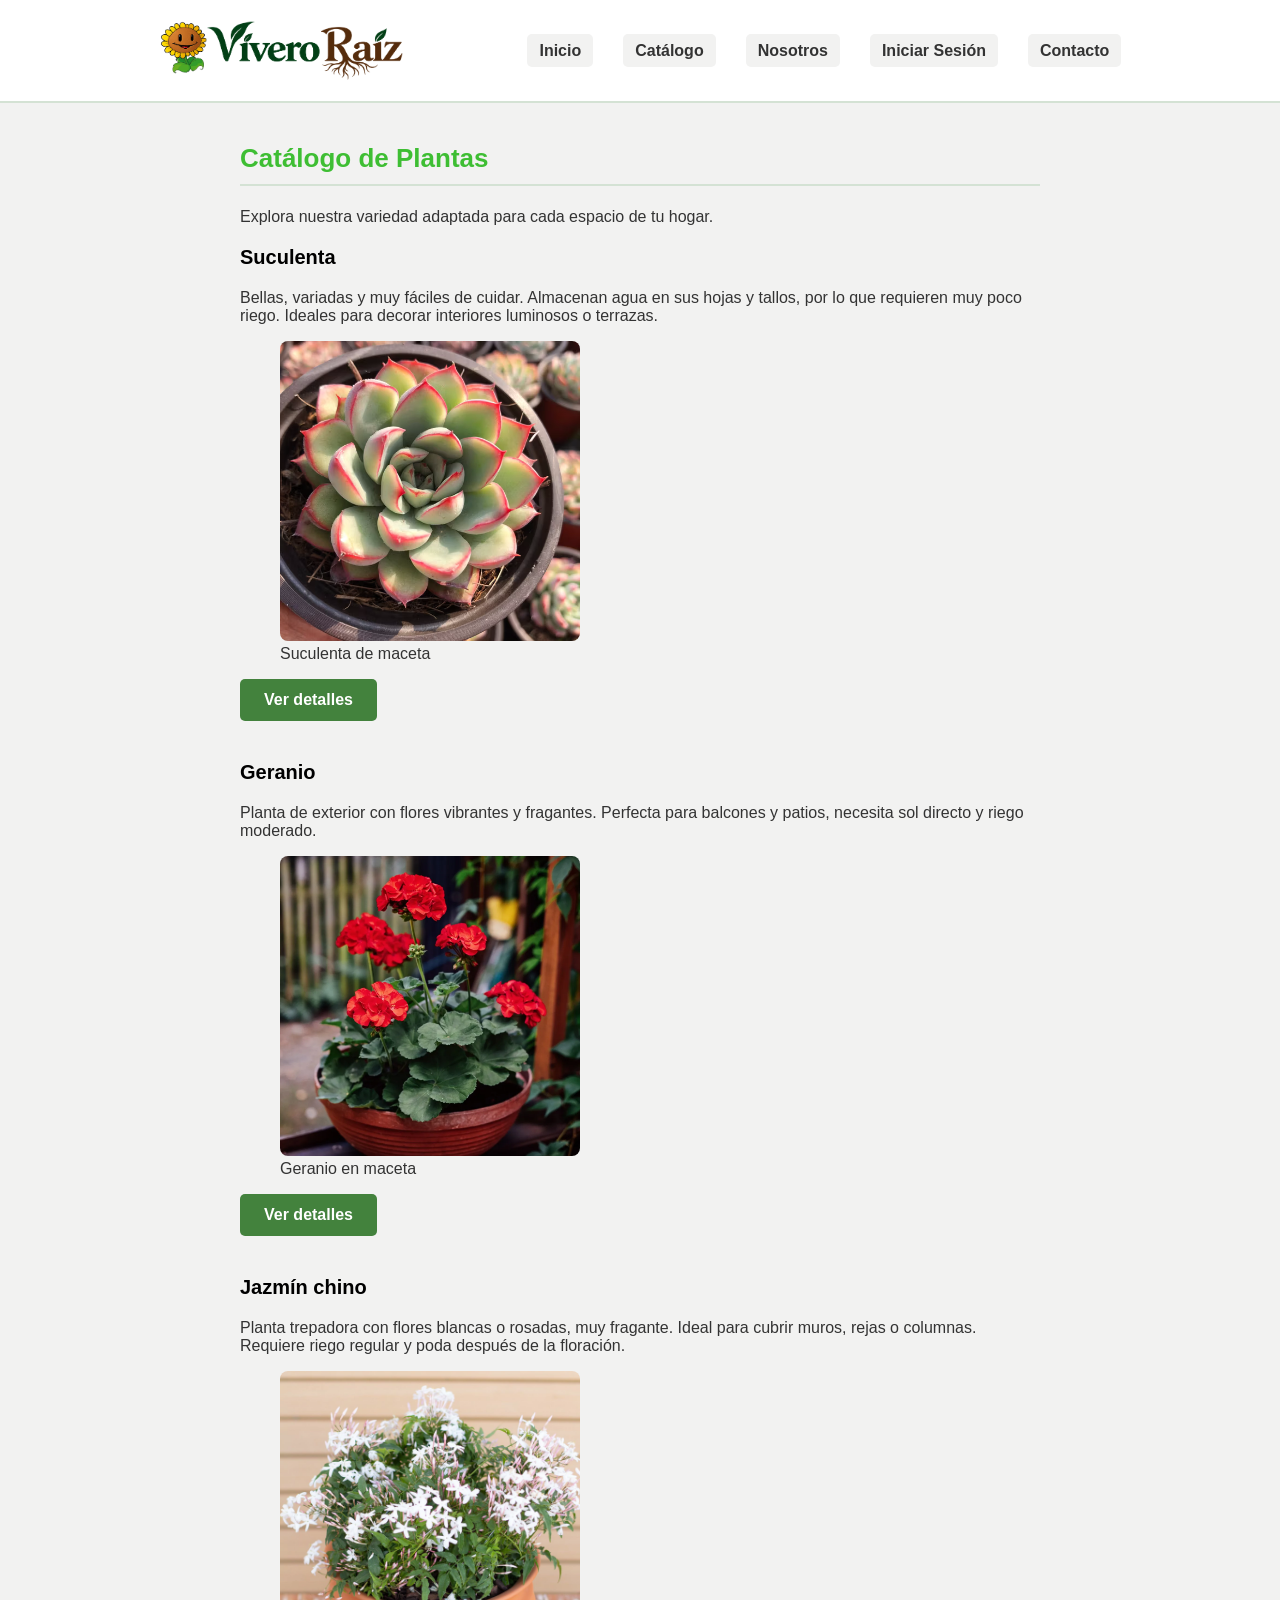
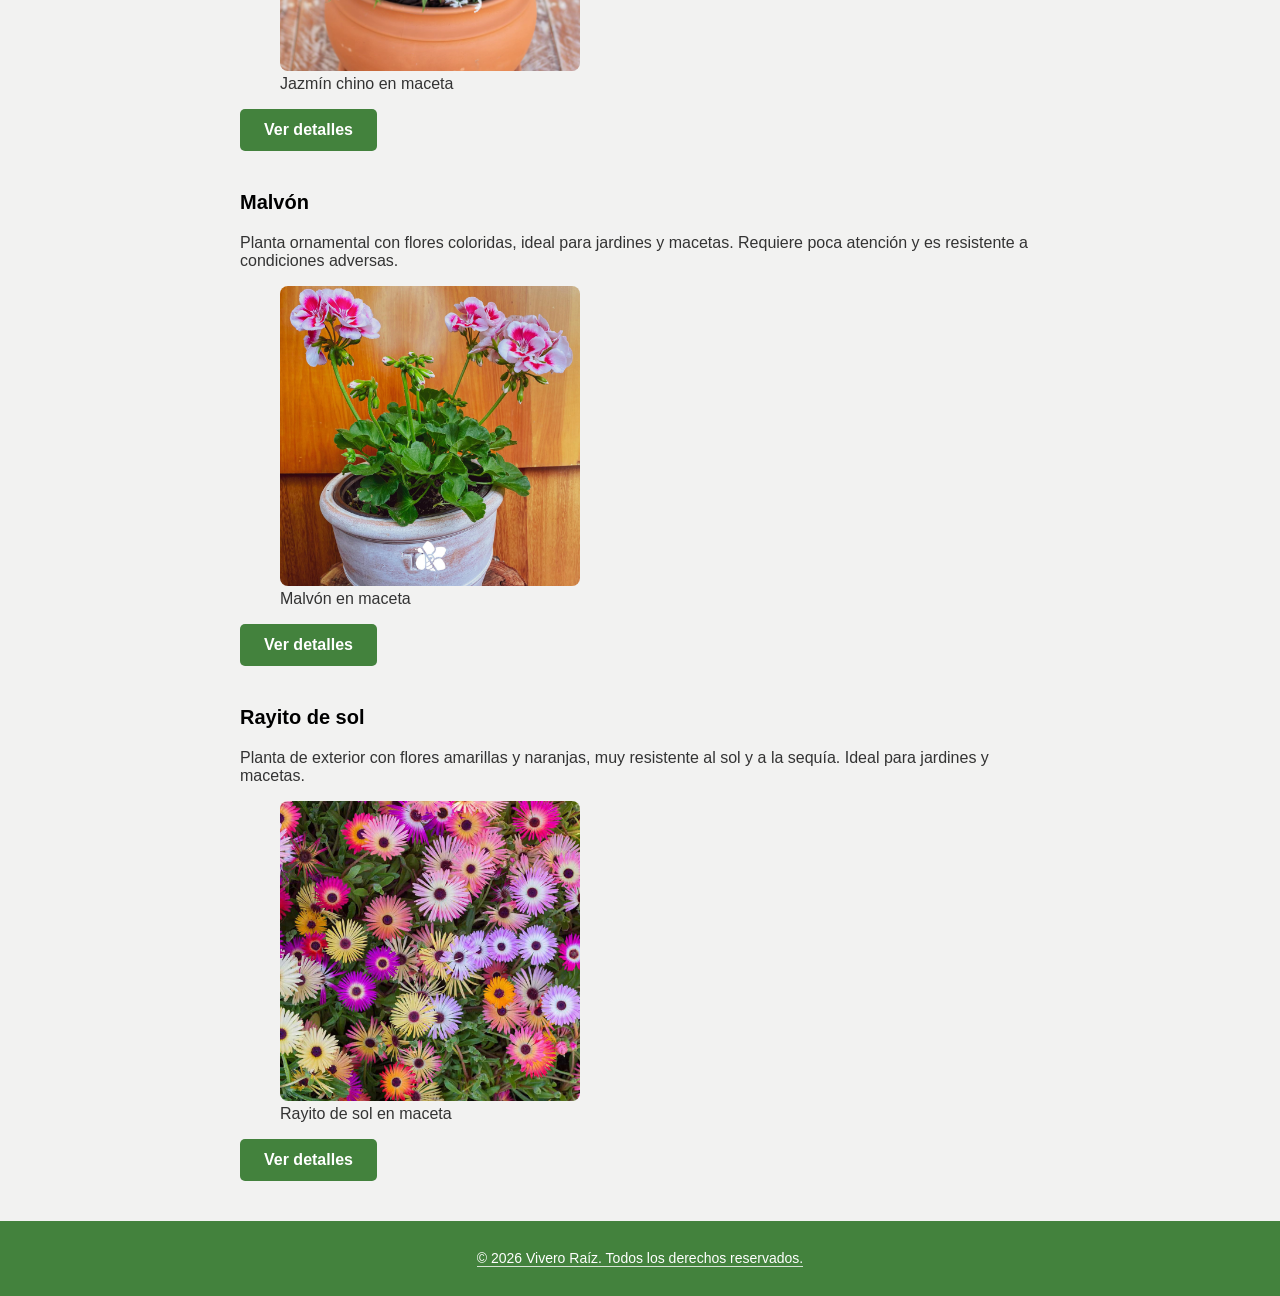
==== catalogo.html @ f93e456a "feat: add listado and planta-form html, modify catalog and add link from login to listado" ====
<!DOCTYPE html>
<html lang="es">

<head>
    <meta charset="UTF-8">
    <meta name="viewport" content="width=device-width, initial-scale=1.0">
    <title>Catálogo | Vivero Raíz</title>
    <link rel="stylesheet" href="./css/style.css">
</head>

<body>
    <header>
        <a href="index.html">
            <img src="./images/vivero-raiz-logo.png" alt="Logo de Vivero" width="250">
        </a>
        <nav>
            <ul>
                <li><a href="index.html">Inicio</a></li>
                <li><a href="catalogo.html">Catálogo</a></li>
                <li><a href="nosotros.html">Nosotros</a></li>
                <li><a href="login.html">Iniciar Sesión</a></li>
                <li><a href="contacto.html">Contacto</a></li>
            </ul>
        </nav>
    </header>
    <main>
        <section>
            <h2>Catálogo de Plantas</h2>
            <p>Explora nuestra variedad adaptada para cada espacio de tu hogar.</p>

            <article>
                <h3>Suculenta</h3>
                <p>Bellas, variadas y muy fáciles de cuidar. Almacenan agua en sus hojas y tallos, por lo que requieren
                    muy poco riego. Ideales para decorar interiores luminosos o terrazas.</p>
                <figure>
                    <img src="./images/suculenta.png" alt="Suculenta" width="300">
                    <figcaption>Suculenta de maceta</figcaption>
                </figure>
                <a href="planta.html" class="boton">Ver detalles</a>
            </article>
            <article>
                <h3>Geranio</h3>
                <p>Planta de exterior con flores vibrantes y fragantes. Perfecta para balcones y patios, necesita sol
                    directo y riego moderado.</p>
                <figure>
                    <img src="./images/geranio.png" alt="Geranio" width="300">
                    <figcaption>Geranio en maceta</figcaption>
                </figure>
                <a href="planta.html" class="boton">Ver detalles</a>
            </article>
            <article>
                <h3>Jazmín chino</h3>
                <p>Planta trepadora con flores blancas o rosadas, muy fragante. Ideal para cubrir muros, rejas o
                    columnas. Requiere riego regular y poda después de la floración.</p>
                <figure>
                    <img src="./images/jazmin-chino-maceta.png" alt="Jazmín chino" width="300">
                    <figcaption>Jazmín chino en maceta</figcaption>
                </figure>
                <a href="planta.html" class="boton">Ver detalles</a>
            </article>
            <article>
                <h3>Malvón</h3>
                <p>Planta ornamental con flores coloridas, ideal para jardines y macetas. Requiere poca atención y es
                    resistente a condiciones adversas.</p>
                <figure>
                    <img src="./images/malvon.png" alt="Malvón" width="300">
                    <figcaption>Malvón en maceta</figcaption>
                </figure>
                <a href="planta.html" class="boton">Ver detalles</a>
            </article>
            <article>
                <h3>Rayito de sol</h3>
                <p>Planta de exterior con flores amarillas y naranjas, muy resistente al sol y a la sequía. Ideal para
                    jardines y macetas.</p>
                <figure>
                    <img src="./images/rayito-de-sol.png" alt="Rayito de sol" width="300">
                    <figcaption>Rayito de sol en maceta</figcaption>
                </figure>
                <a href="planta.html" class="boton">Ver detalles</a>
            </article>
        </section>
    </main>

    <footer>
        <div class="footer">
            <p class="p-footer">&copy; 2026 Vivero Raíz. Todos los derechos reservados.</p>
        </div>
    </footer>
</body>

</html>
---- css/style.css ----
:root {
    --color-background: #f2f2f1;
    --color-surface: #ffffff;

    --color-text-primary: #333333;
    --color-text-dark: #000000;
    --color-text-light: #ffffff;

    --color-primary: #43823d;
    --color-primary-dark: #2b5329;

    --color-heading-primary: #33a12d;
    --color-heading-secondary: #3ebe33;

    --color-border: #d4e2d4;

    --font-family-primary: Arial, Helvetica, sans-serif;

    --text-h1: 32px;
    --text-h2: 26px;
    --text-h3: 20px;
    --text-footer: 14px;
}

body {
    background-color: var(--color-background);
    color: var(--color-text-primary);
    font-family: var(--font-family-primary);
    margin: 0;
    padding: 0;
}

main {
    max-width: 800px;
    margin: 40px auto;
    padding: 0 20px;
}

section,
article {
    margin-bottom: 40px;
}

h1 {
    color: var(--color-heading-primary);
    font-size: var(--text-h1);
    padding-bottom: 10px;
    border-bottom: 2px solid var(--color-border);
}

h2 {
    color: var(--color-heading-secondary);
    font-size: var(--text-h2);
    border-bottom: 2px solid var(--color-border);
    padding-bottom: 10px;
}

h3 {
    color: var(--color-text-dark);
    font-size: var(--text-h3);
}

img {
    max-width: 100%;
    height: auto;
    border-radius: 8px;
}

.galeria img {
    margin-bottom: 15px;
}

.boton {
    display: inline-block;
    background-color: var(--color-primary);
    color: var(--color-text-light);
    padding: 12px 24px;
    text-decoration: none;
    border-radius: 5px;
    font-weight: bold;
}

.boton:hover {
    background-color: var(--color-primary-dark);
}

table {
    width: 100%;
    border-collapse: collapse;
    background-color: var(--color-surface);
}

td {
    padding: 12px;
    border-bottom: 1px solid var(--color-border);
}

header {
    display: flex;
    justify-content: space-evenly;
    align-items: center;
    background-color: var(--color-surface);
    padding: 15px 40px;
    border-bottom: 2px solid var(--color-border);
}

nav ul {
    list-style: none;
    display: flex;
    gap: 30px;
    margin: 0;
    padding: 0;
}

nav a {
    text-decoration: none;
    color: var(--color-text-primary);
    font-weight: bold;
    padding: 8px 12px;
    border-radius: 5px;
    transition: background-color 0.3s;
    background-color: var(--color-background);
}

nav a:hover {
    background-color: var(--color-border);
    color: var(--color-primary-dark);
}

footer {
    text-align: center;
    padding: 15px 0;
    background-color: var(--color-primary);
    color: var(--color-text-light);
    font-size: var(--text-footer);
    display: flex;
    justify-content: center;
}

.grilla {
    display: grid;
    grid-template-columns: repeat(auto-fit, minmax(280px, 1fr));
    gap: 20px;
}

.tarjeta {
    background-color: var(--color-surface);
    border: 1px solid var(--color-border);
    border-radius: 8px;
    padding: 20px;
    text-align: center;
}

.linea-tiempo {
    list-style-type: none;
    padding-left: 0;
}

.linea-tiempo li {
    padding: 10px 0;
    border-bottom: 1px solid var(--color-border);
}

.p-footer {
    border-bottom: 1px solid var(--color-border);
}

@media (max-width: 768px) {

    header {
        flex-direction: column;
        padding: 15px;
        gap: 15px;
    }

    nav ul {
        flex-direction: column;
        width: 100%;
        gap: 10px;
        text-align: center;
    }

    nav a {
        display: block;
        padding: 15px;
    }
}

aside {
    background-color: var(--color-surface);
    padding: 20px;
    border: 1px solid var(--color-border);
    border-radius: 8px;
    margin: 40px auto;
    max-width: 800px;
}

a, button, input, select, textarea {
    transition: all 0.3s ease;
}

a:focus, button:focus, input:focus, select:focus, textarea:focus {
    outline: 3px solid var(--color-heading-secondary);
    outline-offset: 2px;
}

.campo-entrada {
    width: 100%;
    padding: 12px;
    border: 1px solid var(--color-border);
    border-radius: 5px;
    margin-top: 5px;
    margin-bottom: 15px;
    box-sizing: border-box;
    font-family: Arial, Helvetica, sans-serif;
    background-color: var(--color-surface);
}

.campo-entrada:focus {
    border-color: var(--color-primary);
    box-shadow: 0 0 5px rgba(67, 130, 61, 0.3);
    outline: none;
}

.alerta {
    padding: 15px;
    margin-bottom: 20px;
    border-radius: 5px;
    font-weight: bold;
    text-align: center;
}

.alerta-exito {
    background-color: var(--color-heading-secondary);
    color: var(--color-primary-dark);
    border: 1px solid var(--color-primary);
}

.alerta-error {
    background-color: #f8d7da;
    color: #721c24;
    border: 1px solid #f5c6cb;
}

.btn-accion {
    padding: 6px 12px;
    font-size: 14px;
    margin-right: 5px;
    border: none;
    border-radius: 3px;
    cursor: pointer;
    font-weight: bold;
    color: #ffffff;
}

.btn-editar { background-color: #f0ad4e; }
.btn-editar:hover, .btn-editar:focus { background-color: #ec971f; }

.btn-eliminar { background-color: #d9534f; }
.btn-eliminar:hover, .btn-eliminar:focus { background-color: #c9302c; }
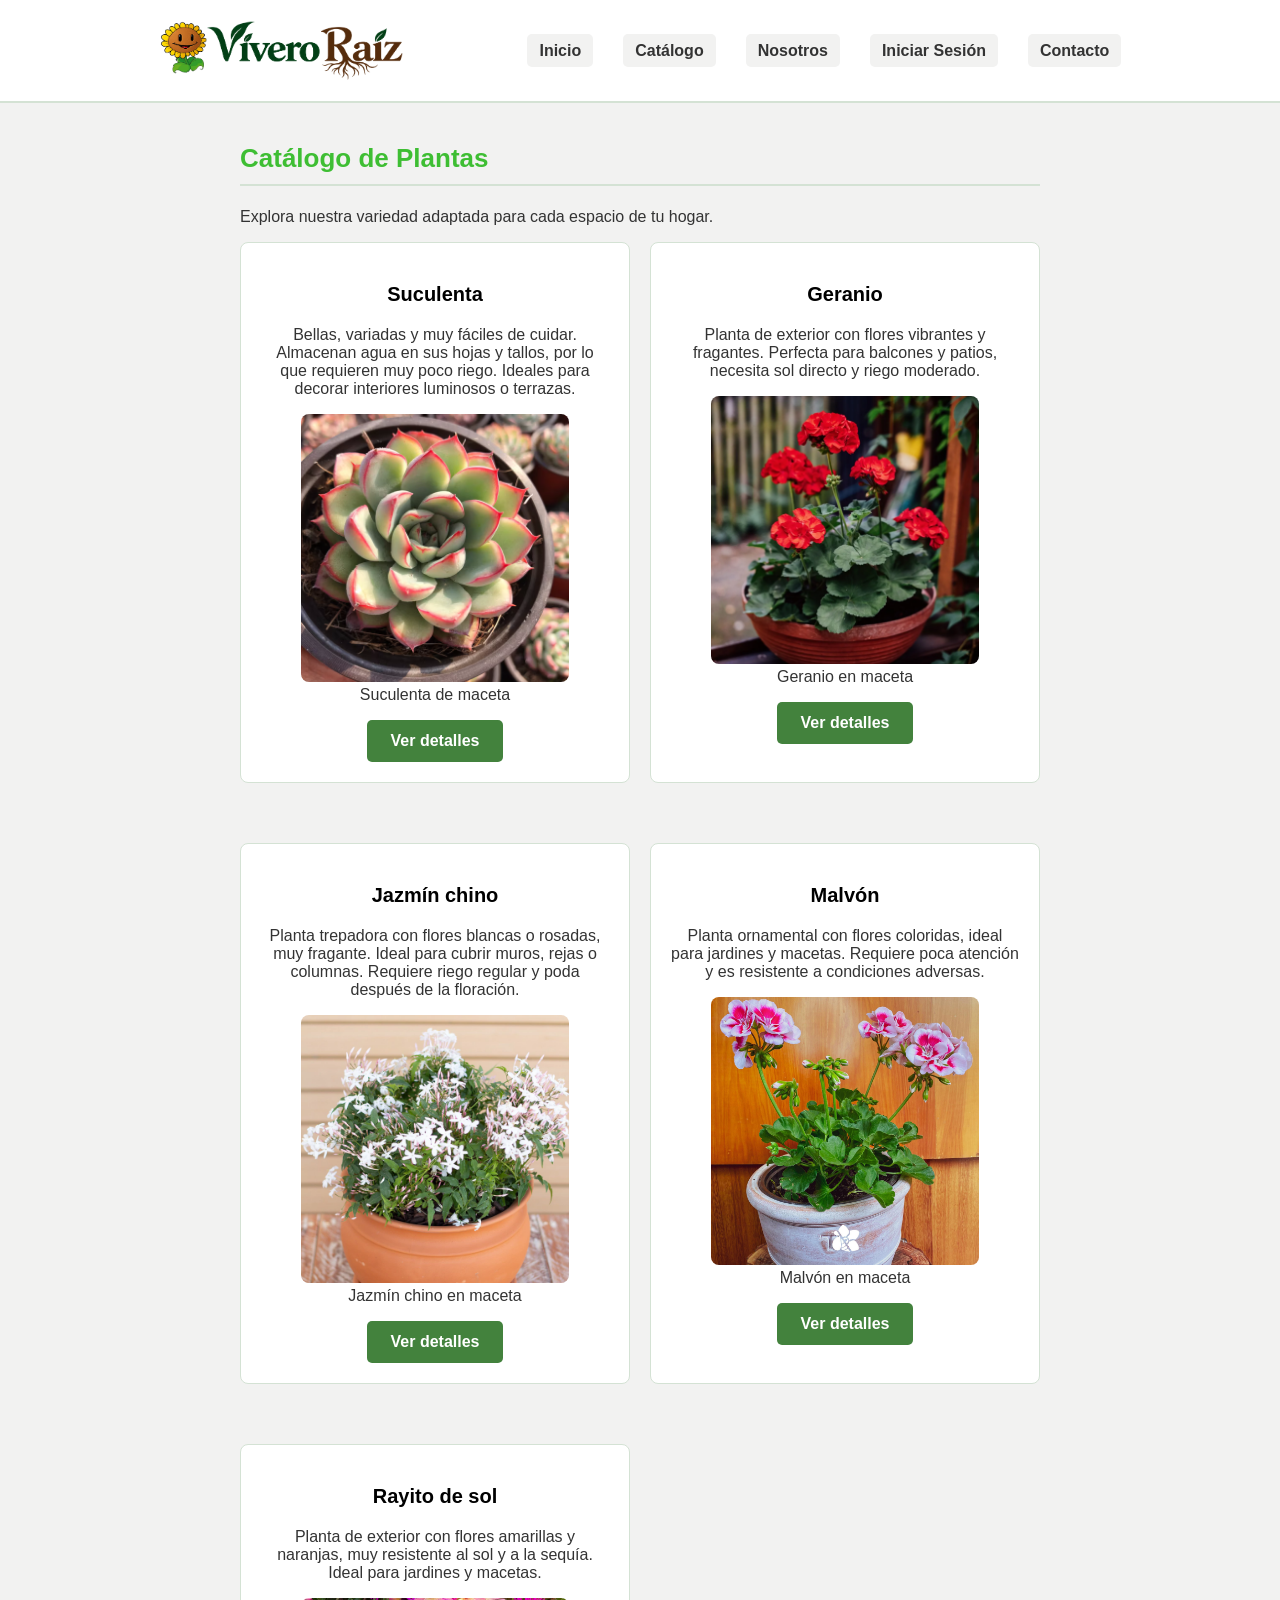
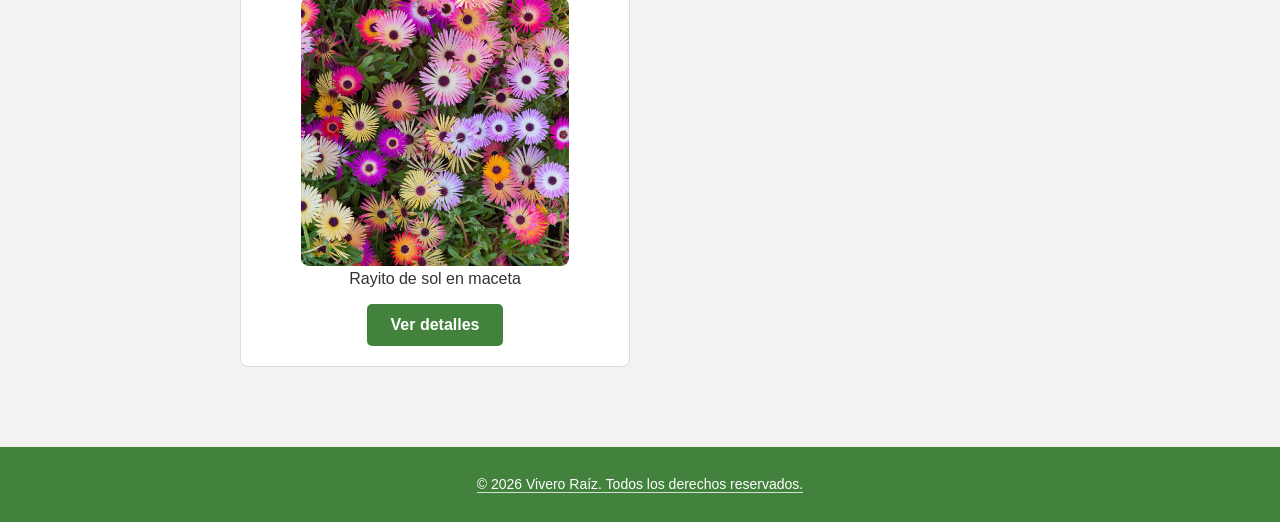
==== commit 46d28db2: "feat: grid correction for catalogo" ====
--- a/catalogo.html
+++ b/catalogo.html
@@ -27,7 +27,7 @@
         <section>
             <h2>Catálogo de Plantas</h2>
             <p>Explora nuestra variedad adaptada para cada espacio de tu hogar.</p>
-
+            <div class="grilla article">
             <article>
                 <h3>Suculenta</h3>
                 <p>Bellas, variadas y muy fáciles de cuidar. Almacenan agua en sus hojas y tallos, por lo que requieren
@@ -38,6 +38,7 @@
                 </figure>
                 <a href="planta.html" class="boton">Ver detalles</a>
             </article>
+            
             <article>
                 <h3>Geranio</h3>
                 <p>Planta de exterior con flores vibrantes y fragantes. Perfecta para balcones y patios, necesita sol
@@ -78,6 +79,7 @@
                 </figure>
                 <a href="planta.html" class="boton">Ver detalles</a>
             </article>
+            </div>
         </section>
     </main>
 
--- a/css/style.css
+++ b/css/style.css
@@ -141,6 +141,13 @@
     display: grid;
     grid-template-columns: repeat(auto-fit, minmax(280px, 1fr));
     gap: 20px;
+}
+.grilla article {
+    background-color: var(--color-surface);
+    border: 1px solid var(--color-border);
+    border-radius: 8px;
+    padding: 20px;
+    text-align: center;
 }
 
 .tarjeta {
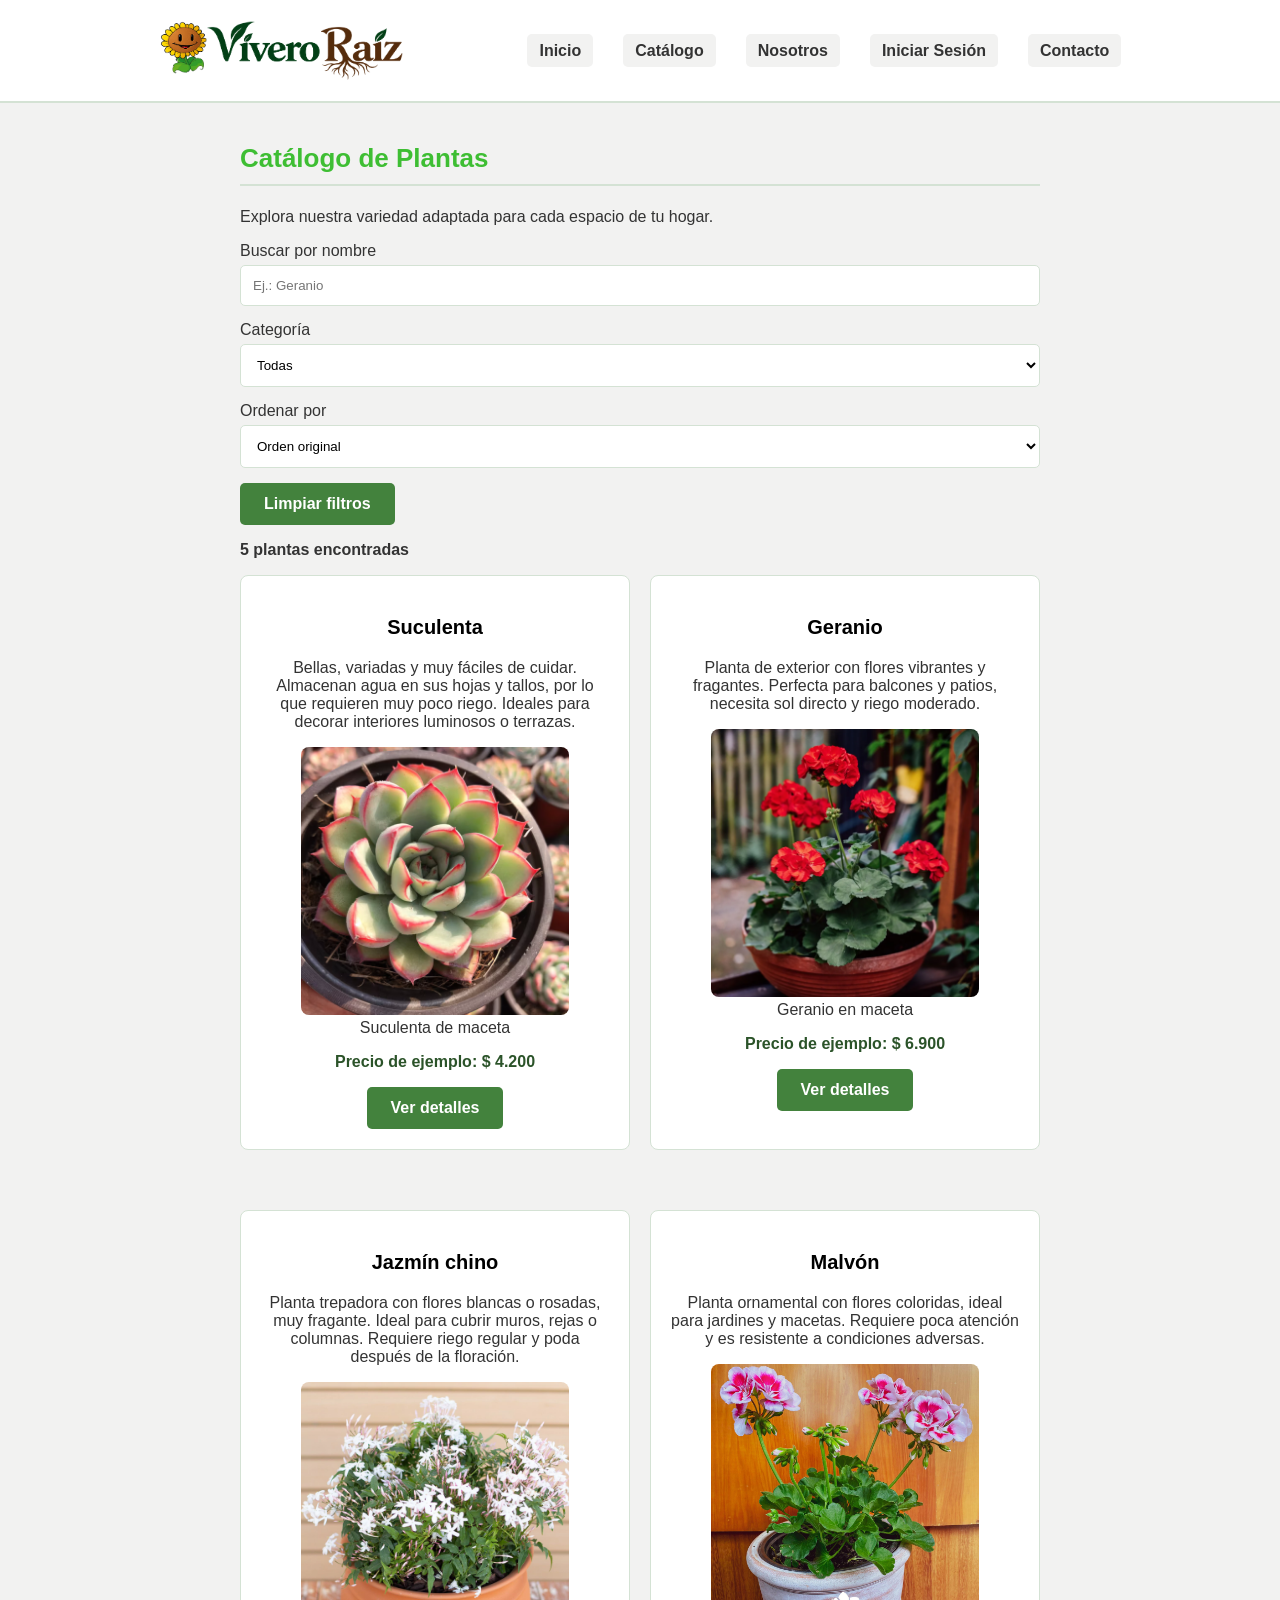
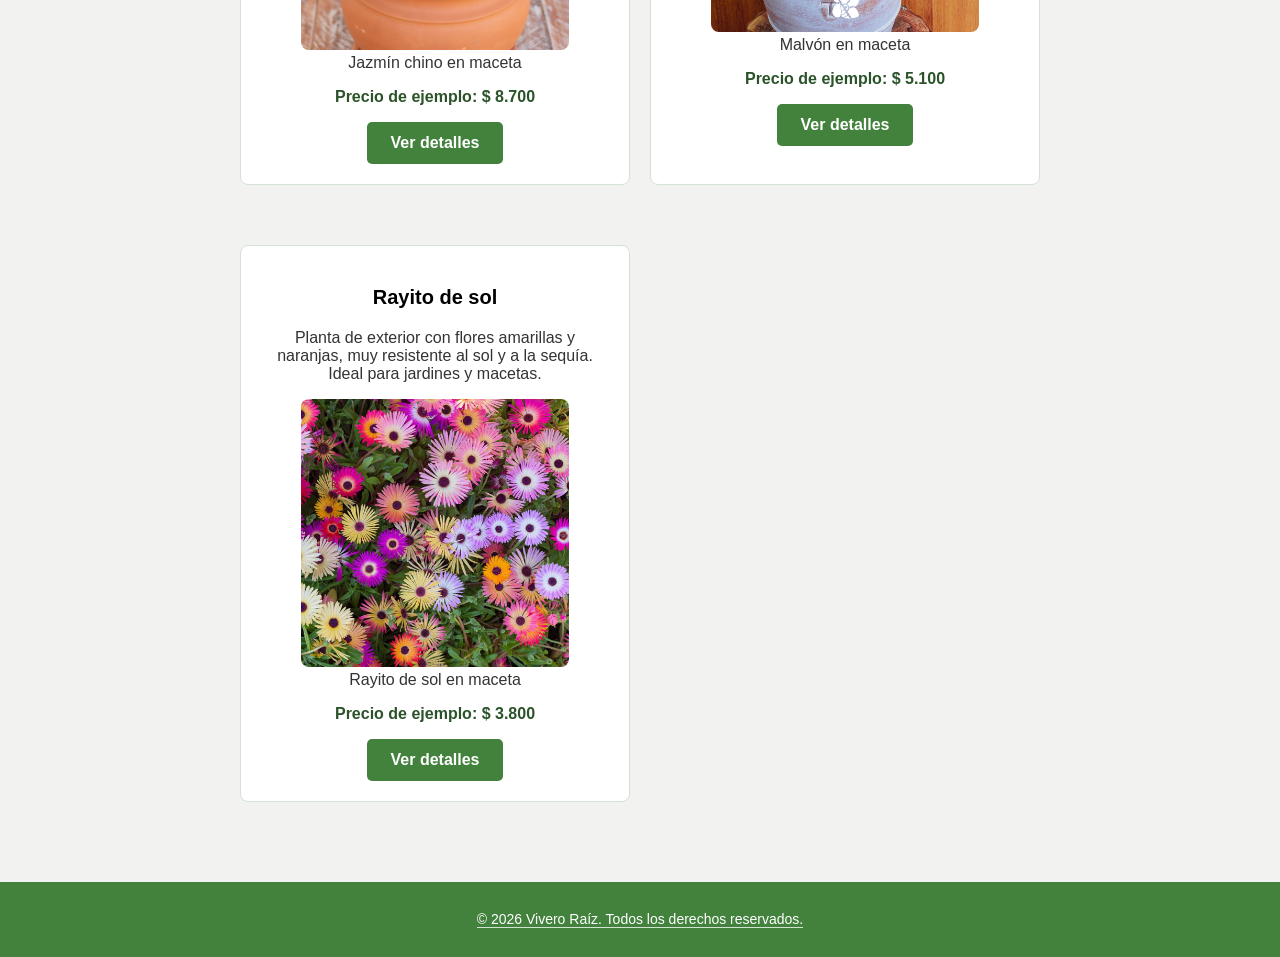
==== commit 3240384b: "feat: search without page reload and DOM manipulating" ====
--- a/catalogo.html
+++ b/catalogo.html
@@ -6,6 +6,8 @@
     <meta name="viewport" content="width=device-width, initial-scale=1.0">
     <title>Catálogo | Vivero Raíz</title>
     <link rel="stylesheet" href="./css/style.css">
+    <script src="./js/validaciones.js" defer></script>
+    <script src="./js/catalogo.js" defer></script>
 </head>
 
 <body>
@@ -13,7 +15,9 @@
         <a href="index.html">
             <img src="./images/vivero-raiz-logo.png" alt="Logo de Vivero" width="250">
         </a>
-        <nav>
+        <button type="button" id="boton-menu" class="menu-toggle" aria-controls="menu-principal" aria-expanded="false"
+            aria-label="Abrir o cerrar menu">☰</button>
+        <nav id="menu-principal">
             <ul>
                 <li><a href="index.html">Inicio</a></li>
                 <li><a href="catalogo.html">Catálogo</a></li>
@@ -27,58 +31,114 @@
         <section>
             <h2>Catálogo de Plantas</h2>
             <p>Explora nuestra variedad adaptada para cada espacio de tu hogar.</p>
-            <div class="grilla article">
-            <article>
-                <h3>Suculenta</h3>
-                <p>Bellas, variadas y muy fáciles de cuidar. Almacenan agua en sus hojas y tallos, por lo que requieren
-                    muy poco riego. Ideales para decorar interiores luminosos o terrazas.</p>
-                <figure>
-                    <img src="./images/suculenta.png" alt="Suculenta" width="300">
-                    <figcaption>Suculenta de maceta</figcaption>
-                </figure>
-                <a href="planta.html" class="boton">Ver detalles</a>
-            </article>
-            
-            <article>
-                <h3>Geranio</h3>
-                <p>Planta de exterior con flores vibrantes y fragantes. Perfecta para balcones y patios, necesita sol
-                    directo y riego moderado.</p>
-                <figure>
-                    <img src="./images/geranio.png" alt="Geranio" width="300">
-                    <figcaption>Geranio en maceta</figcaption>
-                </figure>
-                <a href="planta.html" class="boton">Ver detalles</a>
-            </article>
-            <article>
-                <h3>Jazmín chino</h3>
-                <p>Planta trepadora con flores blancas o rosadas, muy fragante. Ideal para cubrir muros, rejas o
-                    columnas. Requiere riego regular y poda después de la floración.</p>
-                <figure>
-                    <img src="./images/jazmin-chino-maceta.png" alt="Jazmín chino" width="300">
-                    <figcaption>Jazmín chino en maceta</figcaption>
-                </figure>
-                <a href="planta.html" class="boton">Ver detalles</a>
-            </article>
-            <article>
-                <h3>Malvón</h3>
-                <p>Planta ornamental con flores coloridas, ideal para jardines y macetas. Requiere poca atención y es
-                    resistente a condiciones adversas.</p>
-                <figure>
-                    <img src="./images/malvon.png" alt="Malvón" width="300">
-                    <figcaption>Malvón en maceta</figcaption>
-                </figure>
-                <a href="planta.html" class="boton">Ver detalles</a>
-            </article>
-            <article>
-                <h3>Rayito de sol</h3>
-                <p>Planta de exterior con flores amarillas y naranjas, muy resistente al sol y a la sequía. Ideal para
-                    jardines y macetas.</p>
-                <figure>
-                    <img src="./images/rayito-de-sol.png" alt="Rayito de sol" width="300">
-                    <figcaption>Rayito de sol en maceta</figcaption>
-                </figure>
-                <a href="planta.html" class="boton">Ver detalles</a>
-            </article>
+
+            <div class="filtros-catalogo">
+                <div>
+                    <label for="buscar-planta">Buscar por nombre</label>
+                    <input type="search" id="buscar-planta" class="campo-entrada" placeholder="Ej.: Geranio">
+                </div>
+            </div>
+
+            <div>
+                <label for="filtro-categoria">Categoría</label>
+                <select id="filtro-categoria" class="campo-entrada">
+                    <option value="">Todas</option>
+                    <option value="interior">Interior</option>
+                    <option value="exterior">Exterior</option>
+                    <option value="suculenta">Suculenta</option>
+                    <option value="aromática">Aromática</option>
+                </select>
+            </div>
+
+            <div>
+                <label for="ordenar-por">Ordenar por</label>
+                <select id="ordenar-por" class="campo-entrada">
+                    <option value="original">Orden original</option>
+                    <option value="nombre-asc">Nombre (A-Z)</option>
+                    <option value="nombre-desc">Nombre (Z-A)</option>
+                    <option value="precio-asc">Precio: menor a mayor</option>
+                    <option value="precio-desc">Precio: mayor a menor</option>
+                </select>
+            </div>
+
+            <div>
+                <button type="button" id="limpiar-filtros" class="boton">Limpiar filtros</button>
+            </div>
+
+            <p id="contador-resultados" aria-live="polite"> 5 plantas encontradas</p>
+
+            <p id="sin-resultados" role="status" hidden>No encontramos plantas con ese criterio.</p>
+
+            <div class="grilla article" id="catalogo-plantas">
+                <article class="tarjeta-planta" data-categoria="suculenta" data-precio="4200">
+                    <h3>Suculenta</h3>
+                    <p>Bellas, variadas y muy fáciles de cuidar. Almacenan agua en sus hojas y tallos, por lo que
+                        requieren
+                        muy poco riego. Ideales para decorar interiores luminosos o terrazas.</p>
+                    <figure>
+                        <img src="./images/suculenta.png" alt="Suculenta" width="300">
+                        <figcaption>Suculenta de maceta</figcaption>
+                    </figure>
+                    <p class="precio-planta">
+                        Precio de ejemplo: $ 4.200
+                    </p>
+                    <a href="planta.html" class="boton">Ver detalles</a>
+                </article>
+                <article class="tarjeta-planta" data-categoria="exterior" data-precio="6900">
+                    <h3>Geranio</h3>
+                    <p>Planta de exterior con flores vibrantes y fragantes. Perfecta para balcones y patios, necesita
+                        sol
+                        directo y riego moderado.</p>
+                    <figure>
+                        <img src="./images/geranio.png" alt="Geranio" width="300">
+                        <figcaption>Geranio en maceta</figcaption>
+                    </figure>
+                    <p class="precio-planta">
+                        Precio de ejemplo: $ 6.900
+                    </p>
+                    <a href="planta.html" class="boton">Ver detalles</a>
+                </article>
+                <article class="tarjeta-planta" data-categoria="exterior" data-precio="8700">
+                    <h3>Jazmín chino</h3>
+                    <p>Planta trepadora con flores blancas o rosadas, muy fragante. Ideal para cubrir muros, rejas o
+                        columnas. Requiere riego regular y poda después de la floración.</p>
+                    <figure>
+                        <img src="./images/jazmin-chino-maceta.png" alt="Jazmín chino" width="300">
+                        <figcaption>Jazmín chino en maceta</figcaption>
+                    </figure>
+                    <p class="precio-planta">
+                        Precio de ejemplo: $ 8.700
+                    </p>
+                    <a href="planta.html" class="boton">Ver detalles</a>
+                </article>
+                <article class="tarjeta-planta" data-categoria="exterior" data-precio="5100">
+                    <h3>Malvón</h3>
+                    <p>Planta ornamental con flores coloridas, ideal para jardines y macetas. Requiere poca atención y
+                        es
+                        resistente a condiciones adversas.</p>
+                    <figure>
+                        <img src="./images/malvon.png" alt="Malvón" width="300">
+                        <figcaption>Malvón en maceta</figcaption>
+                    </figure>
+                    <p class="precio-planta">
+                        Precio de ejemplo: $ 5.100
+                    </p>
+                    <a href="planta.html" class="boton">Ver detalles</a>
+                </article>
+                <article class="tarjeta-planta" data-categoria="exterior" data-precio="3800">
+                    <h3>Rayito de sol</h3>
+                    <p>Planta de exterior con flores amarillas y naranjas, muy resistente al sol y a la sequía. Ideal
+                        para
+                        jardines y macetas.</p>
+                    <figure>
+                        <img src="./images/rayito-de-sol.png" alt="Rayito de sol" width="300">
+                        <figcaption>Rayito de sol en maceta</figcaption>
+                    </figure>
+                    <p class="precio-planta">
+                        Precio de ejemplo: $ 3.800
+                    </p>
+                    <a href="planta.html" class="boton">Ver detalles</a>
+                </article>
             </div>
         </section>
     </main>
--- a/css/style.css
+++ b/css/style.css
@@ -142,6 +142,7 @@
     grid-template-columns: repeat(auto-fit, minmax(280px, 1fr));
     gap: 20px;
 }
+
 .grilla article {
     background-color: var(--color-surface);
     border: 1px solid var(--color-border);
@@ -202,11 +203,19 @@
     max-width: 800px;
 }
 
-a, button, input, select, textarea {
+a,
+button,
+input,
+select,
+textarea {
     transition: all 0.3s ease;
 }
 
-a:focus, button:focus, input:focus, select:focus, textarea:focus {
+a:focus,
+button:focus,
+input:focus,
+select:focus,
+textarea:focus {
     outline: 3px solid var(--color-heading-secondary);
     outline-offset: 2px;
 }
@@ -260,8 +269,76 @@
     color: #ffffff;
 }
 
-.btn-editar { background-color: #f0ad4e; }
-.btn-editar:hover, .btn-editar:focus { background-color: #ec971f; }
-
-.btn-eliminar { background-color: #d9534f; }
-.btn-eliminar:hover, .btn-eliminar:focus { background-color: #c9302c; }+.btn-editar {
+    background-color: #f0ad4e;
+}
+
+.btn-editar:hover,
+.btn-editar:focus {
+    background-color: #ec971f;
+}
+
+.btn-eliminar {
+    background-color: #d9534f;
+}
+
+.btn-eliminar:hover,
+.btn-eliminar:focus {
+    background-color: #c9302c;
+}
+
+.menu-toggle {
+    display: none;
+    background-color: var(--color-primary);
+    color: var(--color-text-light);
+    border: none;
+    border-radius: 5px;
+    padding: 10px 16px;
+    font-size: 25px;
+    cursor: pointer;
+}
+
+button.boton {
+    border: none;
+    cursor: pointer;
+    font: inherit;
+    font-weight: bold;
+}
+
+@media (max-width: 768px) {
+    .menu-toggle {
+        display: block;
+    }
+
+    #menu-principal {
+        display: none;
+        width: 100%;
+    }
+
+    #menu-principal.menu-abierto {
+        display: block;
+    }
+}
+
+.precio-planta {
+    font-weight: bold;
+    color: var(--color-primary-dark);
+}
+
+.tarjeta-planta[hidden] {
+    #sin-resultados[hidden] {
+        display: none;
+    }
+}
+
+#contador-resultados {
+    font-weight: bold;
+}
+
+#sin-resultados {
+    padding: 20px;
+    background-color: var(--color-surface);
+    border: 1px solid var(--color-border);
+    border-radius: 8px;
+    text-align: center;
+}
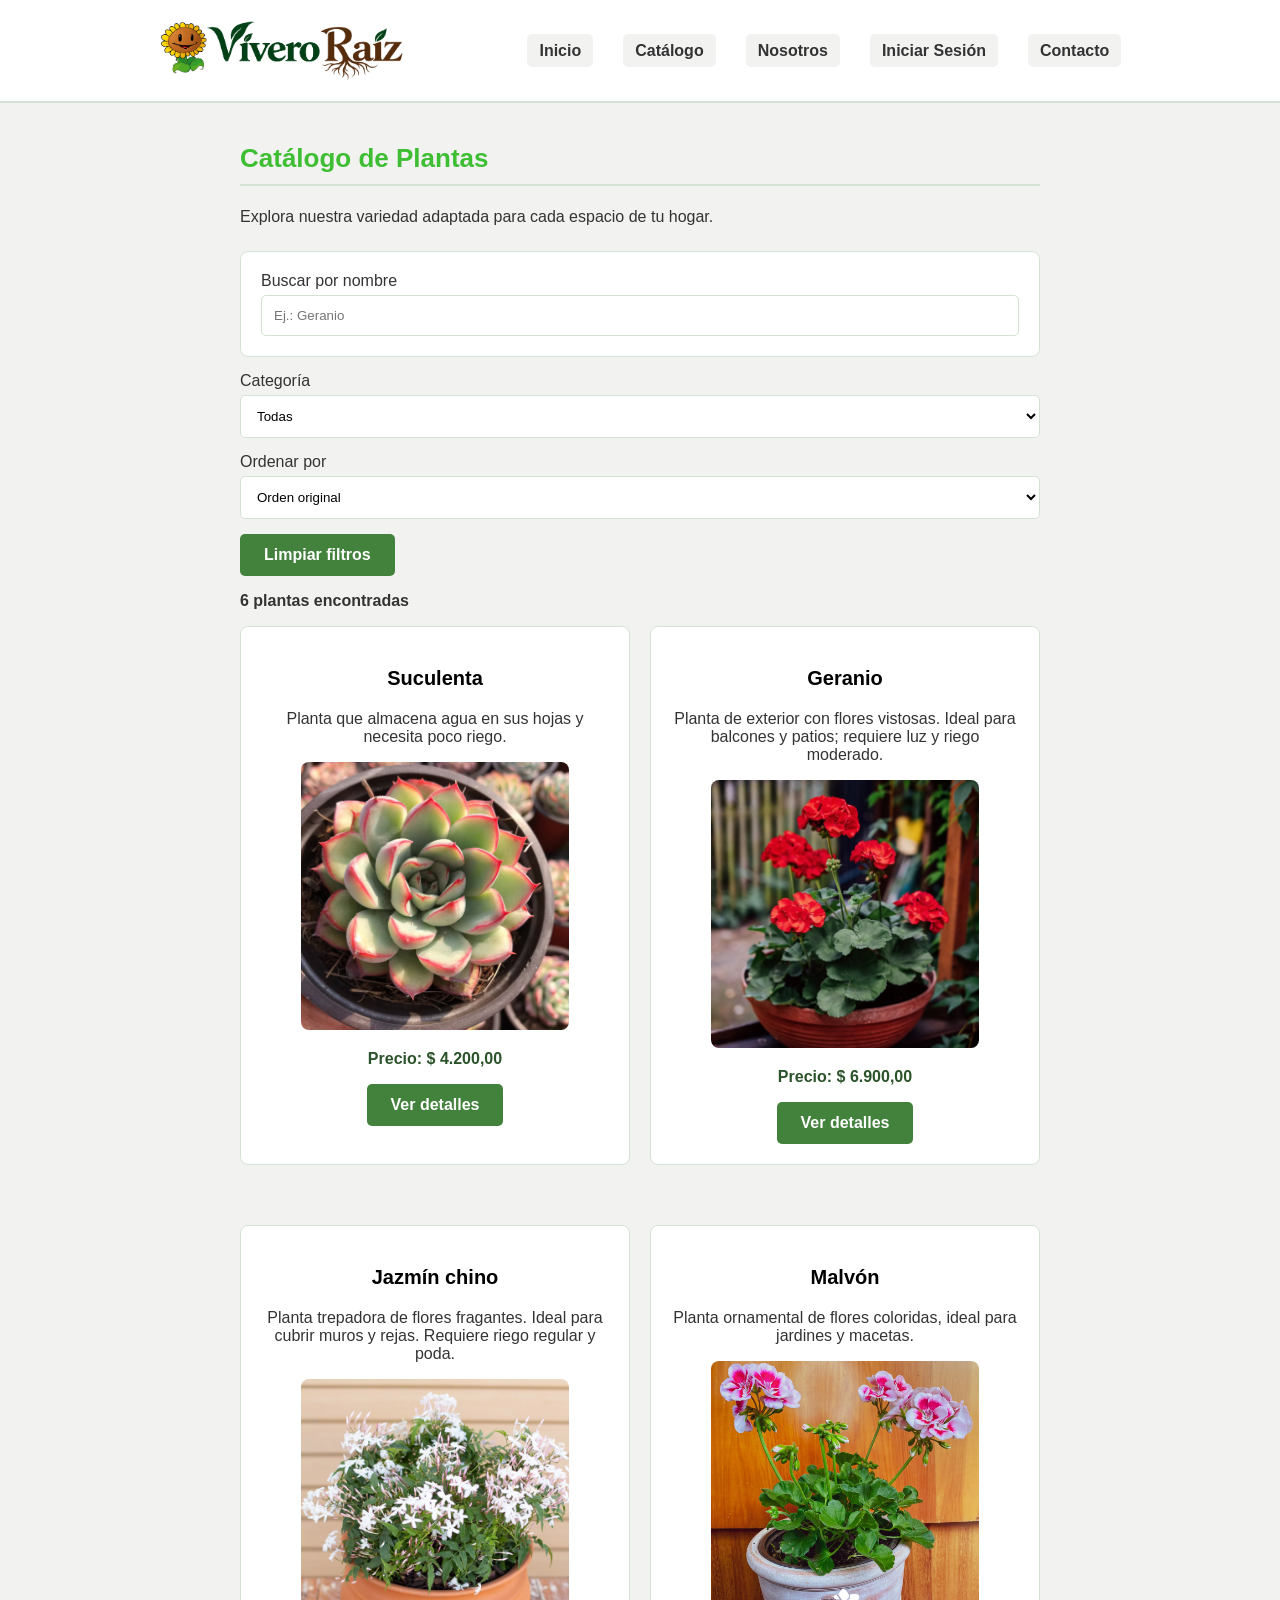
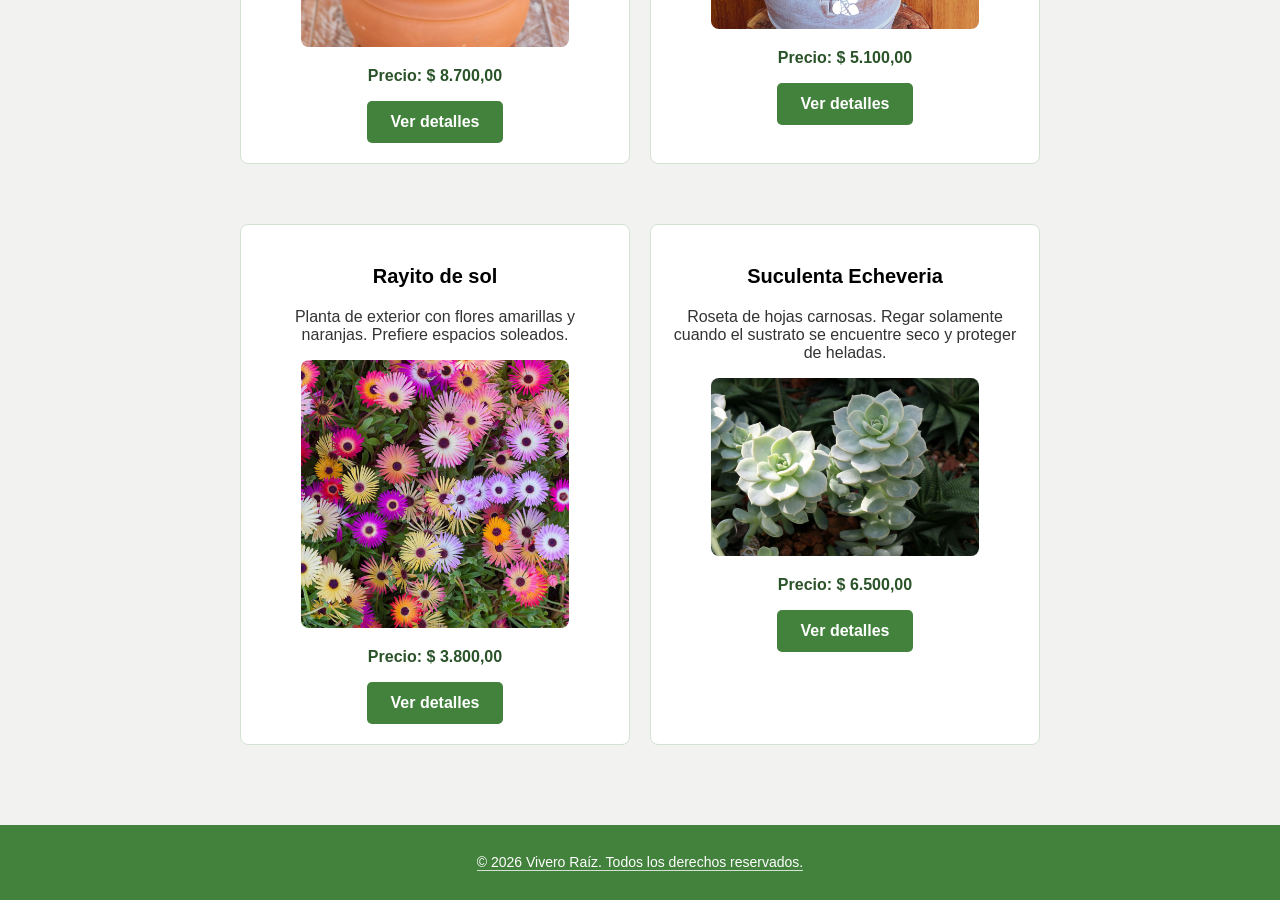
==== commit b02f6eb7: "feat: modify catalogo.js, catalogo.html to dinamic lists and add style filters" ====
--- a/catalogo.html
+++ b/catalogo.html
@@ -7,6 +7,7 @@
     <title>Catálogo | Vivero Raíz</title>
     <link rel="stylesheet" href="./css/style.css">
     <script src="./js/validaciones.js" defer></script>
+    <script src="./js/datos.js" defer></script>
     <script src="./js/catalogo.js" defer></script>
 </head>
 
@@ -69,77 +70,7 @@
 
             <p id="sin-resultados" role="status" hidden>No encontramos plantas con ese criterio.</p>
 
-            <div class="grilla article" id="catalogo-plantas">
-                <article class="tarjeta-planta" data-categoria="suculenta" data-precio="4200">
-                    <h3>Suculenta</h3>
-                    <p>Bellas, variadas y muy fáciles de cuidar. Almacenan agua en sus hojas y tallos, por lo que
-                        requieren
-                        muy poco riego. Ideales para decorar interiores luminosos o terrazas.</p>
-                    <figure>
-                        <img src="./images/suculenta.png" alt="Suculenta" width="300">
-                        <figcaption>Suculenta de maceta</figcaption>
-                    </figure>
-                    <p class="precio-planta">
-                        Precio de ejemplo: $ 4.200
-                    </p>
-                    <a href="planta.html" class="boton">Ver detalles</a>
-                </article>
-                <article class="tarjeta-planta" data-categoria="exterior" data-precio="6900">
-                    <h3>Geranio</h3>
-                    <p>Planta de exterior con flores vibrantes y fragantes. Perfecta para balcones y patios, necesita
-                        sol
-                        directo y riego moderado.</p>
-                    <figure>
-                        <img src="./images/geranio.png" alt="Geranio" width="300">
-                        <figcaption>Geranio en maceta</figcaption>
-                    </figure>
-                    <p class="precio-planta">
-                        Precio de ejemplo: $ 6.900
-                    </p>
-                    <a href="planta.html" class="boton">Ver detalles</a>
-                </article>
-                <article class="tarjeta-planta" data-categoria="exterior" data-precio="8700">
-                    <h3>Jazmín chino</h3>
-                    <p>Planta trepadora con flores blancas o rosadas, muy fragante. Ideal para cubrir muros, rejas o
-                        columnas. Requiere riego regular y poda después de la floración.</p>
-                    <figure>
-                        <img src="./images/jazmin-chino-maceta.png" alt="Jazmín chino" width="300">
-                        <figcaption>Jazmín chino en maceta</figcaption>
-                    </figure>
-                    <p class="precio-planta">
-                        Precio de ejemplo: $ 8.700
-                    </p>
-                    <a href="planta.html" class="boton">Ver detalles</a>
-                </article>
-                <article class="tarjeta-planta" data-categoria="exterior" data-precio="5100">
-                    <h3>Malvón</h3>
-                    <p>Planta ornamental con flores coloridas, ideal para jardines y macetas. Requiere poca atención y
-                        es
-                        resistente a condiciones adversas.</p>
-                    <figure>
-                        <img src="./images/malvon.png" alt="Malvón" width="300">
-                        <figcaption>Malvón en maceta</figcaption>
-                    </figure>
-                    <p class="precio-planta">
-                        Precio de ejemplo: $ 5.100
-                    </p>
-                    <a href="planta.html" class="boton">Ver detalles</a>
-                </article>
-                <article class="tarjeta-planta" data-categoria="exterior" data-precio="3800">
-                    <h3>Rayito de sol</h3>
-                    <p>Planta de exterior con flores amarillas y naranjas, muy resistente al sol y a la sequía. Ideal
-                        para
-                        jardines y macetas.</p>
-                    <figure>
-                        <img src="./images/rayito-de-sol.png" alt="Rayito de sol" width="300">
-                        <figcaption>Rayito de sol en maceta</figcaption>
-                    </figure>
-                    <p class="precio-planta">
-                        Precio de ejemplo: $ 3.800
-                    </p>
-                    <a href="planta.html" class="boton">Ver detalles</a>
-                </article>
-            </div>
+            <div class="grilla article" id="catalogo-plantas"></div>
         </section>
     </main>
 
--- a/css/style.css
+++ b/css/style.css
@@ -341,4 +341,46 @@
     border: 1px solid var(--color-border);
     border-radius: 8px;
     text-align: center;
-}+}
+
+.filtros-catalogo {
+    display: grid;
+    grid-template-columns: repeat(auto-fit, minmax(170px, 1fr));
+    gap: 15px;
+    align-items: end;
+    padding: 20px;
+    margin: 25px 0 15px;
+    background-color: var(--color-surface);
+    border: 1px solid var(--color-border);
+    border-radius: 8px;
+}
+
+.filtros-catalogo .campo-entrada {
+    margin-bottom: 0;
+}
+
+.filtros-catalogo .boton {
+    width: 100%;
+}
+
+.tarjeta-planta img,
+#detalle-planta img {
+    max-width: 100%;
+    height: auto;
+}
+
+.tarjeta-planta[hidden],
+#sin-resultados[hidden] {
+    display: none;
+}
+
+.btn-accion:disabled {
+    opacity: 0.55;
+    cursor: not-allowed;
+}
+
+#detalle-planta table th {
+    text-align: left;
+    padding: 12px;
+    border-bottom: 1px solid var(--color-border);
+}
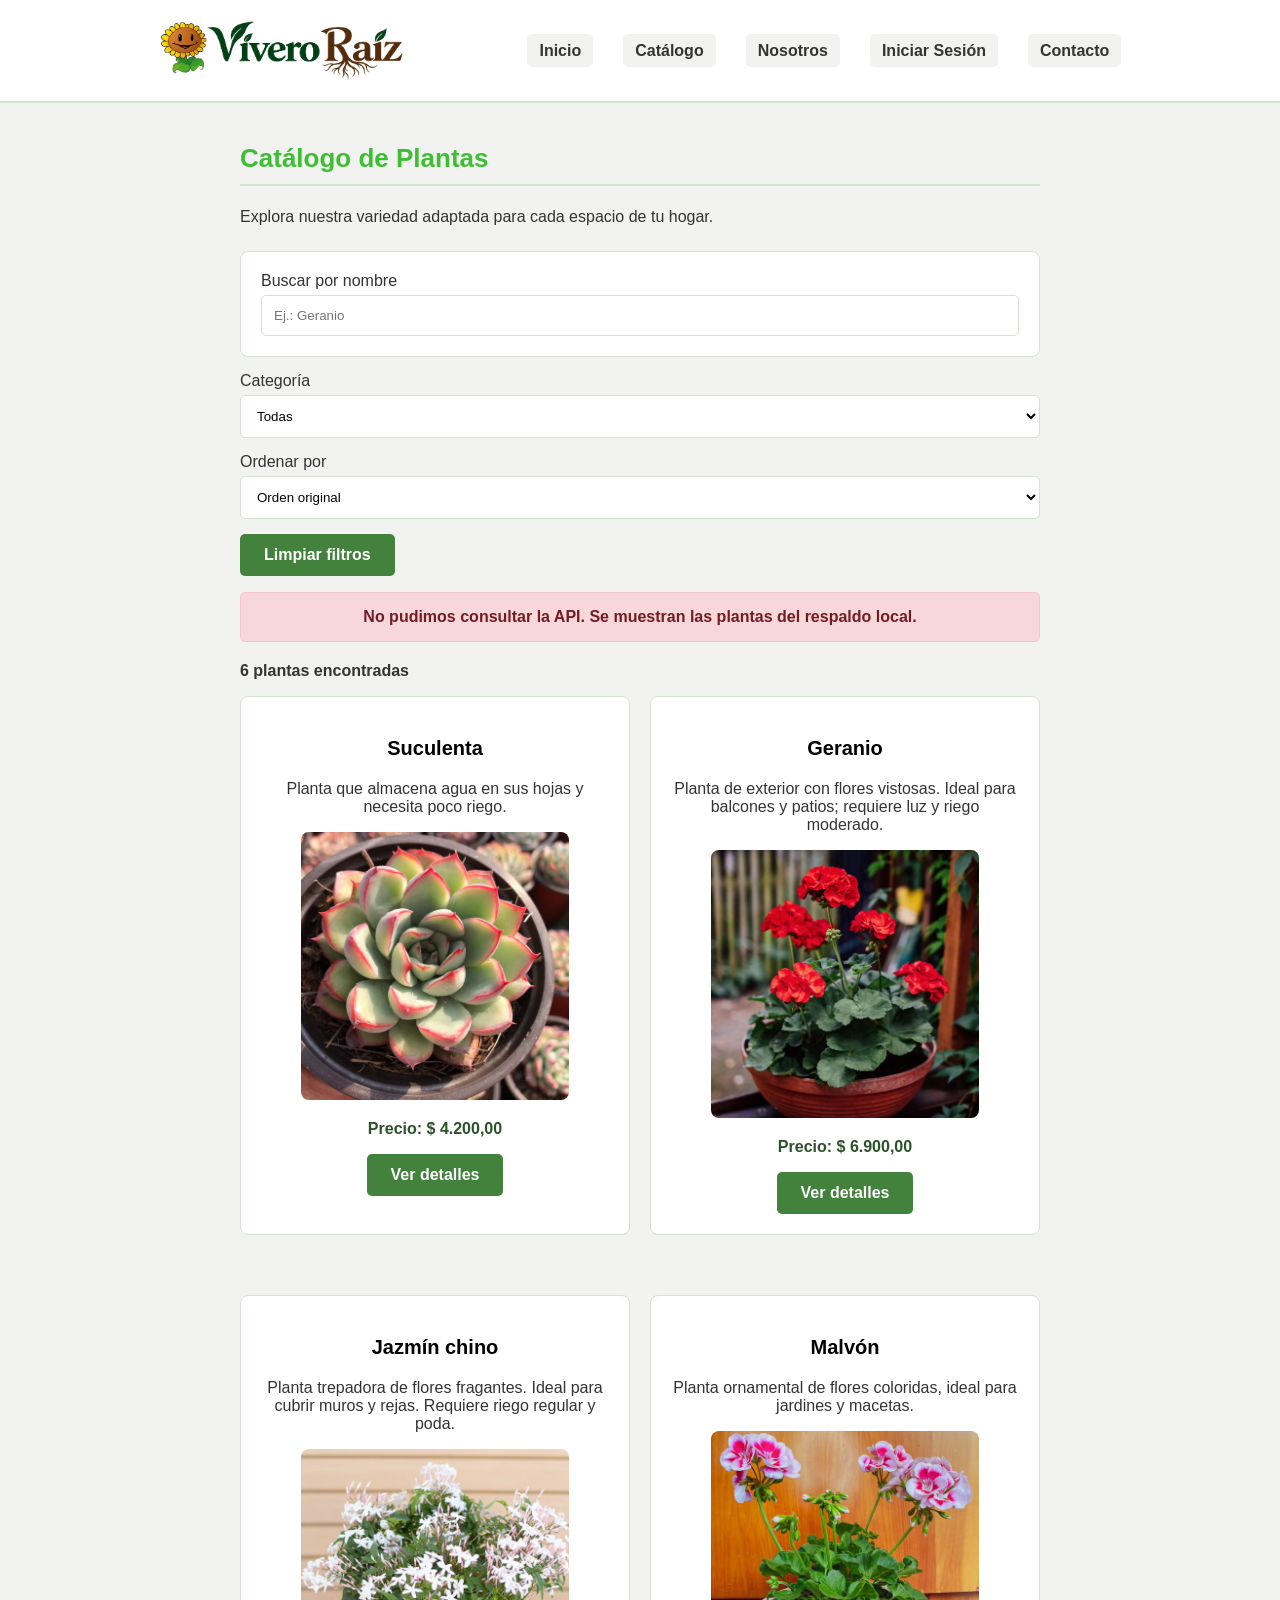
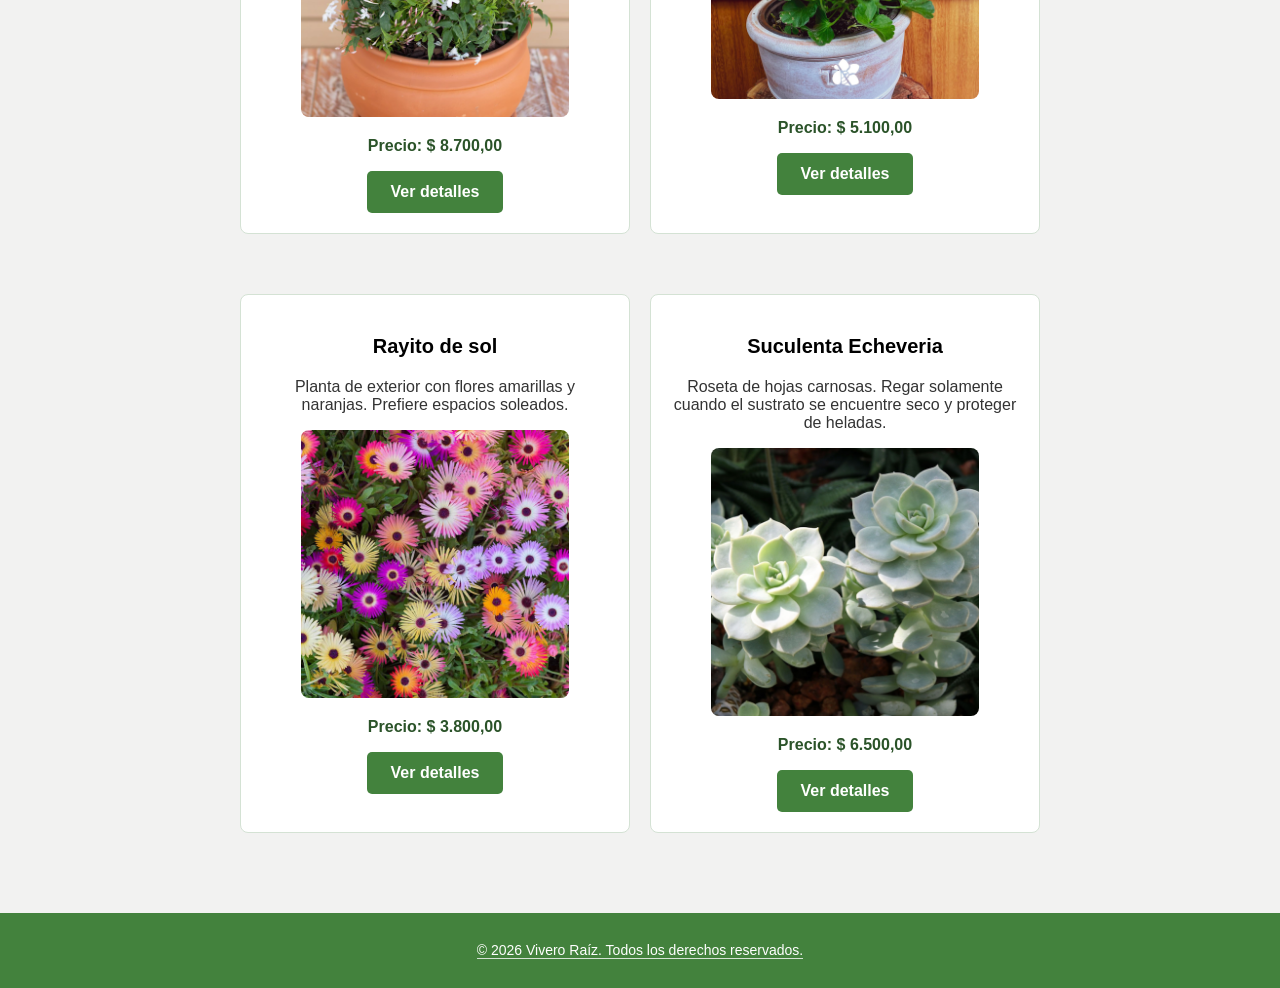
==== commit 1aa24a1a: "feat: add api.js config, modify catalogo.html, catalogo.js for use MockAPI, and add more images" ====
--- a/catalogo.html
+++ b/catalogo.html
@@ -8,6 +8,7 @@
     <link rel="stylesheet" href="./css/style.css">
     <script src="./js/validaciones.js" defer></script>
     <script src="./js/datos.js" defer></script>
+    <script src="./js/api.js" defer></script>
     <script src="./js/catalogo.js" defer></script>
 </head>
 
@@ -66,7 +67,9 @@
                 <button type="button" id="limpiar-filtros" class="boton">Limpiar filtros</button>
             </div>
 
-            <p id="contador-resultados" aria-live="polite"> 5 plantas encontradas</p>
+            <p id="estado-api-catalogo" class="alerta alerta-error" role="status" aria-live="polite" hidden></p>
+
+            <p id="contador-resultados" aria-live="polite">Cargando plantas...</p>
 
             <p id="sin-resultados" role="status" hidden>No encontramos plantas con ese criterio.</p>
 
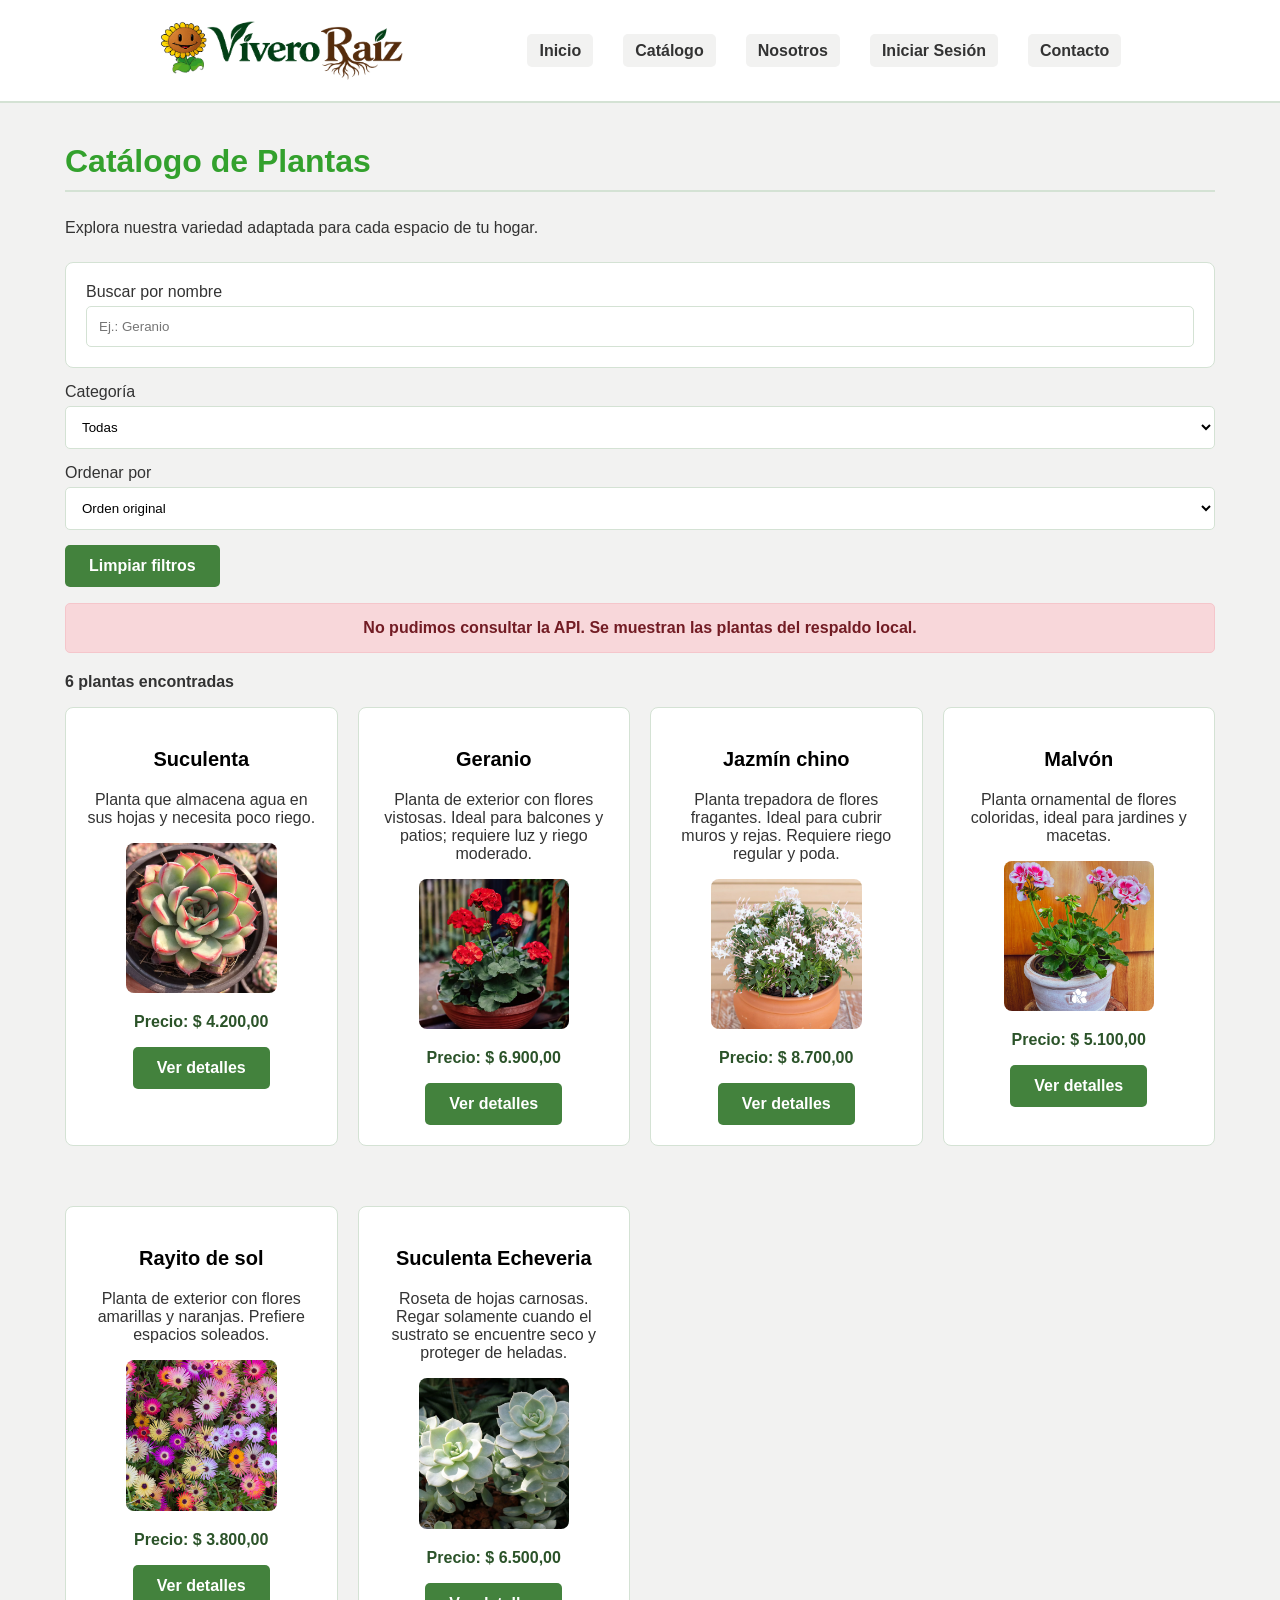
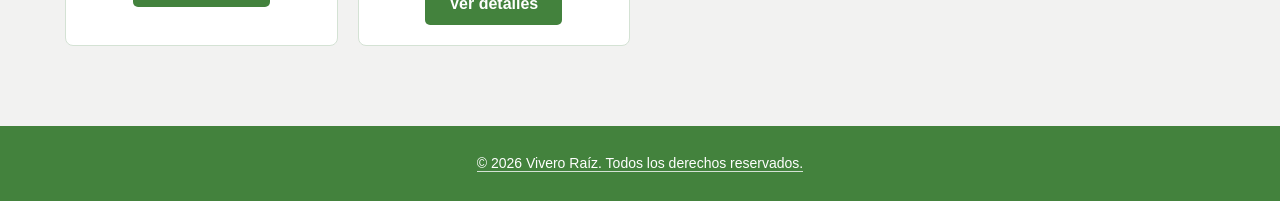
==== commit 80277f20: "fix: miscellaneous" ====
--- a/catalogo.html
+++ b/catalogo.html
@@ -29,9 +29,9 @@
             </ul>
         </nav>
     </header>
-    <main>
+    <main class="main-catalogo">
         <section>
-            <h2>Catálogo de Plantas</h2>
+            <h1>Catálogo de Plantas</h1>
             <p>Explora nuestra variedad adaptada para cada espacio de tu hogar.</p>
 
             <div class="filtros-catalogo">
--- a/css/style.css
+++ b/css/style.css
@@ -384,3 +384,25 @@
     padding: 12px;
     border-bottom: 1px solid var(--color-border);
 }
+
+.main-catalogo {
+    max-width: 1150px;
+}
+
+#catalogo-plantas {
+    display: grid;
+    grid-template-columns: repeat(auto-fit, minmax(min(100%, 250px), 1fr));
+    gap: 20px;
+}
+
+@media (max-width: 900px) {
+    #catalogo-plantas {
+        grid-template-columns: repeat(2, minmax(0, 1fr));
+    }
+}
+
+@media (max-width: 600px) {
+    #catalogo-plantas {
+        grid-template-columns: 1fr;
+    }
+}
